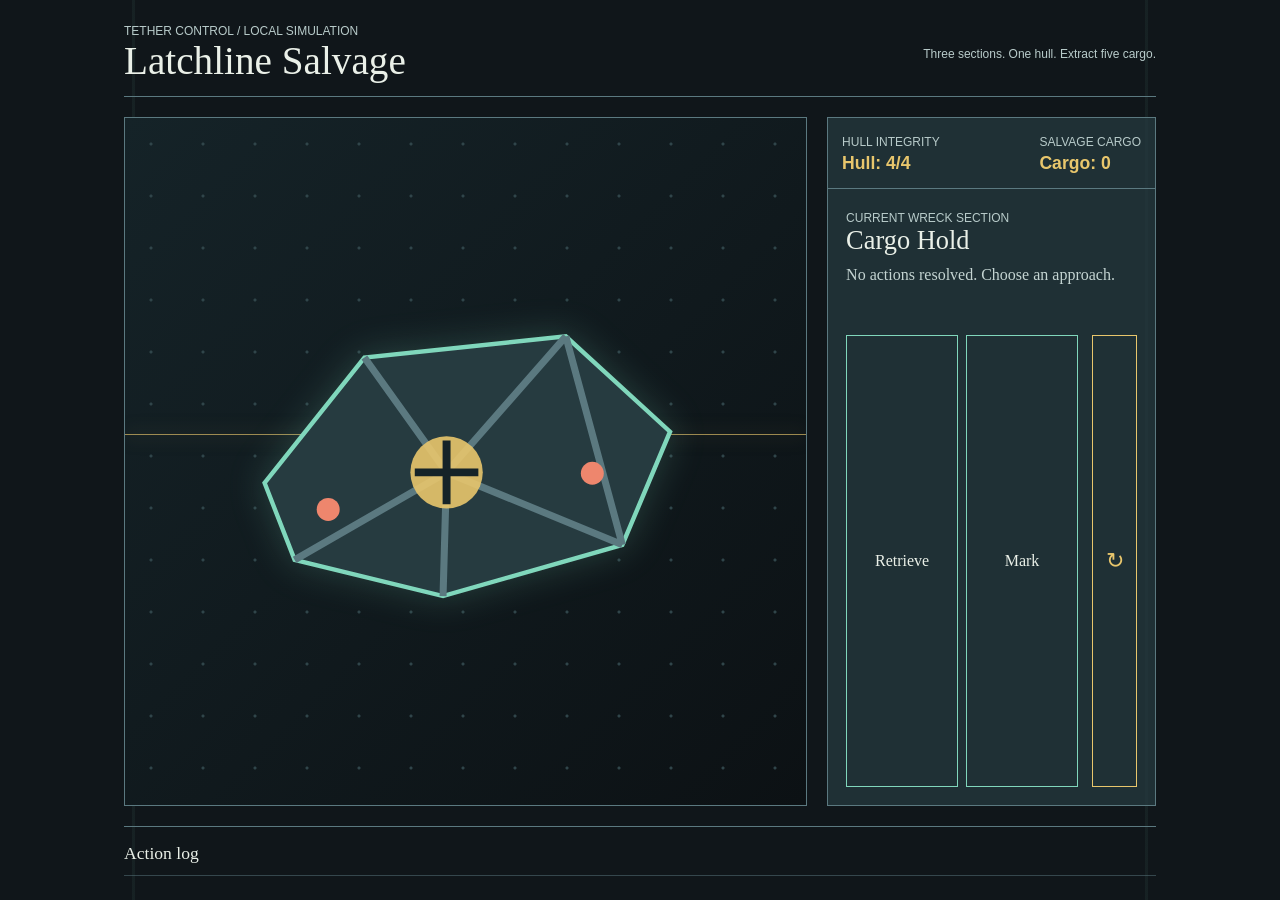
==== prototypes/salvage/index.html @ 7ef9dbdb "Add salvage prototype validation workflow" ====
<!doctype html>
<html lang="en">
<head>
  <meta charset="utf-8">
  <meta name="viewport" content="width=device-width, initial-scale=1">
  <title>Latchline Salvage</title>
  <style>
    :root { color-scheme: dark; --void: #10161a; --steel: #1c2d32; --panel: #263b40; --line: #5b7980; --signal: #e8c66c; --mint: #80d7bc; --danger: #ee866d; --ink: #eaf0e8; }
    * { box-sizing: border-box; }
    body { margin: 0; min-width: 320px; min-height: 100vh; background: var(--void); color: var(--ink); font-family: Georgia, "Times New Roman", serif; }
    button { font: inherit; }
    .bridge { width: min(1080px, 100%); min-height: 100vh; margin: 0 auto; padding: 24px; display: grid; grid-template-rows: auto 1fr auto; gap: 20px; background: linear-gradient(90deg, transparent 0 3%, rgba(128,215,188,.06) 3% 3.2%, transparent 3.2% 96.8%, rgba(128,215,188,.06) 96.8% 97%, transparent 97%); }
    .masthead, .meter-row, .actions, .log-title { display: flex; align-items: center; justify-content: space-between; gap: 14px; }
    .masthead { border-bottom: 1px solid var(--line); padding-bottom: 13px; }
    h1, h2, p { margin: 0; }
    h1 { font-size: clamp(1.55rem, 4vw, 2.45rem); font-weight: 400; letter-spacing: 0; }
    .subtitle, .eyeline, .meter-label { font-family: Arial, sans-serif; font-size: .75rem; letter-spacing: 0; color: #b8cbca; }
    .ship { display: grid; grid-template-columns: minmax(0, 1.35fr) minmax(260px, .65fr); gap: 20px; align-items: stretch; }
    .viewport { position: relative; min-height: 390px; overflow: hidden; border: 1px solid var(--line); background: radial-gradient(circle at 50% 50%, #30454a 0 1px, transparent 2px) 0 0/52px 52px, linear-gradient(135deg, #152328, #0c1114); }
    .wreck { position: absolute; width: min(74vw, 530px); aspect-ratio: 1.35; left: 50%; top: 50%; transform: translate(-50%, -50%); }
    .wreck svg { width: 100%; height: 100%; filter: drop-shadow(0 0 18px rgba(128,215,188,.22)); }
    .scan { position: absolute; left: 0; right: 0; top: 46%; border-top: 1px solid rgba(232,198,108,.65); box-shadow: 0 0 18px rgba(232,198,108,.5); animation: scan 3.6s ease-in-out infinite; }
    @keyframes scan { 50% { transform: translateY(56px); opacity: .3; } }
    .console { border: 1px solid var(--line); background: rgba(38,59,64,.72); display: grid; grid-template-rows: auto auto 1fr auto; }
    .meter-row { padding: 14px; border-bottom: 1px solid var(--line); }
    .meter { min-width: 0; }
    .meter strong { display: block; font-family: Arial, sans-serif; font-size: 1.1rem; color: var(--signal); margin-top: 3px; }
    .brief { padding: 22px 18px 12px; }
    h2 { font-size: 1.65rem; font-weight: 400; margin-bottom: 8px; }
    #latest-result { color: #c4d4d2; min-height: 2.8em; line-height: 1.4; }
    .actions { padding: 14px 18px 18px; align-items: stretch; }
    .action-set { display: grid; grid-template-columns: 1fr 1fr; gap: 8px; flex: 1; }
    .action { border: 1px solid var(--mint); background: transparent; color: var(--ink); padding: 12px 8px; cursor: pointer; min-height: 48px; }
    .action:hover, .action:focus-visible { background: var(--mint); color: #112225; outline: 2px solid var(--signal); outline-offset: 2px; }
    .action:disabled { border-color: #576a6d; color: #849596; cursor: not-allowed; }
    .action:disabled:hover, .action:disabled:focus-visible { background: transparent; color: #849596; outline: none; }
    .restart { width: 45px; border: 1px solid var(--signal); background: transparent; color: var(--signal); cursor: pointer; font-family: Arial, sans-serif; font-size: 1.35rem; }
    .restart:hover, .restart:focus-visible { background: var(--signal); color: #24221c; outline: 2px solid var(--mint); outline-offset: 2px; }
    .log { border-top: 1px solid var(--line); padding: 14px 0 0; }
    .log-title { padding: 0 0 10px; }
    .log h2 { font-size: 1.1rem; margin: 0; }
    #terminal { min-height: 24px; color: var(--signal); text-align: right; }
    #event-log { margin: 0; padding: 0; list-style: none; border-top: 1px solid rgba(91,121,128,.5); }
    #event-log li { display: grid; grid-template-columns: 56px 1fr auto; gap: 8px; padding: 10px 0; border-bottom: 1px solid rgba(91,121,128,.35); color: #c6d8d5; }
    .event-number { color: var(--signal); font-family: Arial, sans-serif; }
    .result-extracted { color: var(--mint) !important; }
    .result-lost { color: var(--danger) !important; }
    @media (max-width: 720px) { .bridge { padding: 15px; gap: 15px; } .masthead { align-items: start; flex-direction: column; } .ship { grid-template-columns: 1fr; } .viewport { min-height: 265px; } .actions { flex-direction: row; } }
    @media (prefers-reduced-motion: reduce) { .scan { animation: none; } }
  </style>
</head>
<body>
  <main class="bridge">
    <header class="masthead">
      <div><p class="eyeline">TETHER CONTROL / LOCAL SIMULATION</p><h1>Latchline Salvage</h1></div>
      <p class="subtitle">Three sections. One hull. Extract five cargo.</p>
    </header>
    <section class="ship" aria-label="Salvage operation">
      <div class="viewport" aria-hidden="true">
        <div class="scan"></div>
        <div class="wreck"><svg viewBox="0 0 600 440" role="img"><path d="M72 246 185 104 413 80 531 188 477 316 274 374 106 333Z" fill="#263b40" stroke="#80d7bc" stroke-width="5"/><path d="m185 104 93 130 135-154M106 333l172-99 199 82M278 234l-4 140M413 80l64 236" fill="none" stroke="#5b7980" stroke-width="8"/><circle cx="278" cy="234" r="41" fill="#e8c66c" opacity=".9"/><path d="M242 234h72M278 198v72" stroke="#152328" stroke-width="9"/><circle cx="144" cy="276" r="13" fill="#ee866d"/><circle cx="443" cy="235" r="13" fill="#ee866d"/></svg></div>
      </div>
      <section class="console" aria-live="polite">
        <div class="meter-row"><div class="meter"><span class="meter-label">HULL INTEGRITY</span><strong id="hull">Hull: 4/4</strong></div><div class="meter"><span class="meter-label">SALVAGE CARGO</span><strong id="cargo">Cargo: 0</strong></div></div>
        <div class="brief"><p class="eyeline">CURRENT WRECK SECTION</p><h2 id="section-name">Cargo Hold</h2><p id="latest-result">No actions resolved. Choose an approach.</p></div>
        <div class="actions"><div class="action-set" id="action-set"></div><button class="restart" type="button" aria-label="Restart run" title="Restart run">&#8635;</button></div>
      </section>
    </section>
    <section class="log" aria-label="Action log"><div class="log-title"><h2>Action log</h2><p id="terminal"></p></div><ol id="event-log"></ol></section>
  </main>
  <script src="salvage-rules.js"></script>
  <script>
    (function () {
      var sections = { 1: "Cargo Hold", 2: "Relay", 3: "Reactor" };
      var state = window.LatchlineRules.startRun();
      var actionSet = document.getElementById("action-set");
      var terminal = document.getElementById("terminal");
      var log = document.getElementById("event-log");

      function resultText(event) {
        if (!event) return "No actions resolved. Choose an approach.";
        if (event.outcome === "hull-breach") return "Hull breach: run lost.";
        if (event.outcome === "extracted") return "Extraction successful.";
        if (event.outcome === "cargo-target-missed") return "Cargo target missed: run lost.";
        if (event.action === "Stabilize") return event.hull === 4 ? "Relay stabilized. Hull is at its cap." : "Relay stabilized. Hull recovered.";
        return event.action + " resolved. Hull " + event.hull + ", cargo " + event.cargo + ".";
      }

      function render() {
        document.getElementById("hull").textContent = "Hull: " + state.hull + "/4";
        document.getElementById("cargo").textContent = "Cargo: " + state.cargo;
        document.getElementById("section-name").textContent = state.status === "active" ? sections[state.section] : "Run complete";
        var latest = state.events[state.events.length - 1];
        document.getElementById("latest-result").textContent = resultText(latest);
        terminal.textContent = state.status === "extracted" ? "Extraction successful" : state.status === "lost" ? (latest.outcome === "hull-breach" ? "Hull breach: run lost" : "Cargo target missed: run lost") : "";
        terminal.className = state.status === "extracted" ? "result-extracted" : state.status === "lost" ? "result-lost" : "";
        actionSet.replaceChildren();
        window.LatchlineRules.legalActions(state.section).forEach(function (action) {
          var button = document.createElement("button");
          button.type = "button"; button.className = "action"; button.textContent = action; button.disabled = state.status !== "active";
          button.addEventListener("click", function () { state = window.LatchlineRules.applyAction(state, action); render(); });
          actionSet.appendChild(button);
        });
        log.replaceChildren();
        state.events.forEach(function (event) {
          var item = document.createElement("li");
          item.innerHTML = "<span class=\"event-number\">" + event.order + "</span><span>" + sections[event.section] + ": " + event.action + "</span><span>H " + event.hull + " / C " + event.cargo + "</span>";
          log.appendChild(item);
        });
      }

      document.querySelector(".restart").addEventListener("click", function () { state = window.LatchlineRules.startRun(); render(); });
      window.LatchlineSalvage = { render: render, getState: function () { return JSON.parse(JSON.stringify(state)); } };
      render();
    }());
  </script>
</body>
</html>
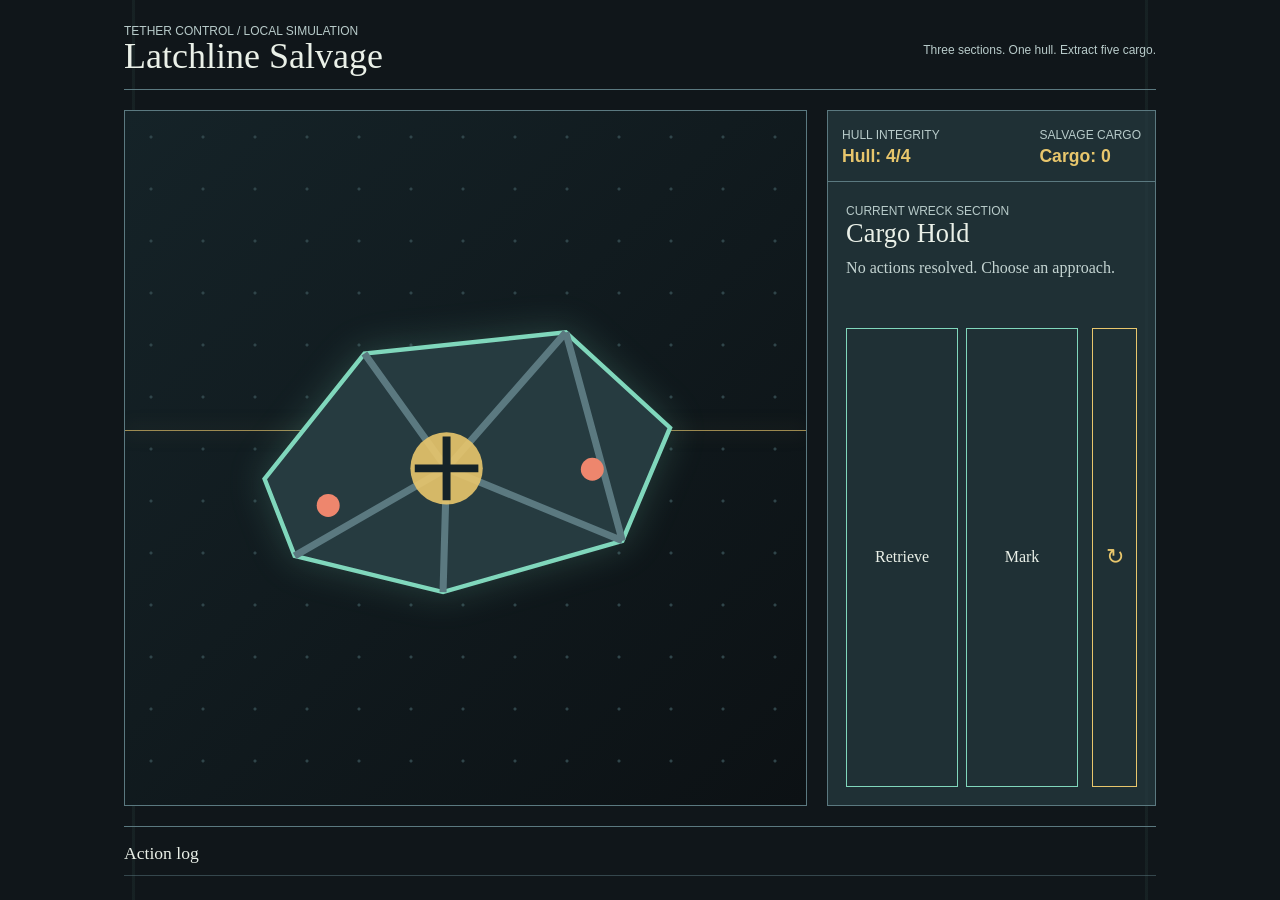
==== commit 5304c4d3: "Show salvage action deltas" ====
--- a/prototypes/salvage/index.html
+++ b/prototypes/salvage/index.html
@@ -13,7 +13,7 @@
     .masthead, .meter-row, .actions, .log-title { display: flex; align-items: center; justify-content: space-between; gap: 14px; }
     .masthead { border-bottom: 1px solid var(--line); padding-bottom: 13px; }
     h1, h2, p { margin: 0; }
-    h1 { font-size: clamp(1.55rem, 4vw, 2.45rem); font-weight: 400; letter-spacing: 0; }
+    h1 { font-size: 2.25rem; font-weight: 400; letter-spacing: 0; line-height: 1.05; overflow-wrap: anywhere; }
     .subtitle, .eyeline, .meter-label { font-family: Arial, sans-serif; font-size: .75rem; letter-spacing: 0; color: #b8cbca; }
     .ship { display: grid; grid-template-columns: minmax(0, 1.35fr) minmax(260px, .65fr); gap: 20px; align-items: stretch; }
     .viewport { position: relative; min-height: 390px; overflow: hidden; border: 1px solid var(--line); background: radial-gradient(circle at 50% 50%, #30454a 0 1px, transparent 2px) 0 0/52px 52px, linear-gradient(135deg, #152328, #0c1114); }
@@ -102,9 +102,12 @@
           actionSet.appendChild(button);
         });
         log.replaceChildren();
-        state.events.forEach(function (event) {
+        state.events.forEach(function (event, index) {
+          var previous = index === 0 ? { hull: 4, cargo: 0 } : state.events[index - 1];
+          var cargoDelta = event.cargo - previous.cargo;
+          var hullDelta = event.hull - previous.hull;
           var item = document.createElement("li");
-          item.innerHTML = "<span class=\"event-number\">" + event.order + "</span><span>" + sections[event.section] + ": " + event.action + "</span><span>H " + event.hull + " / C " + event.cargo + "</span>";
+          item.innerHTML = "<span class=\"event-number\">" + event.order + "</span><span>" + sections[event.section] + ": " + event.action + "</span><span>Cargo " + (cargoDelta >= 0 ? "+" : "") + cargoDelta + " / Hull " + (hullDelta >= 0 ? "+" : "") + hullDelta + "</span>";
           log.appendChild(item);
         });
       }
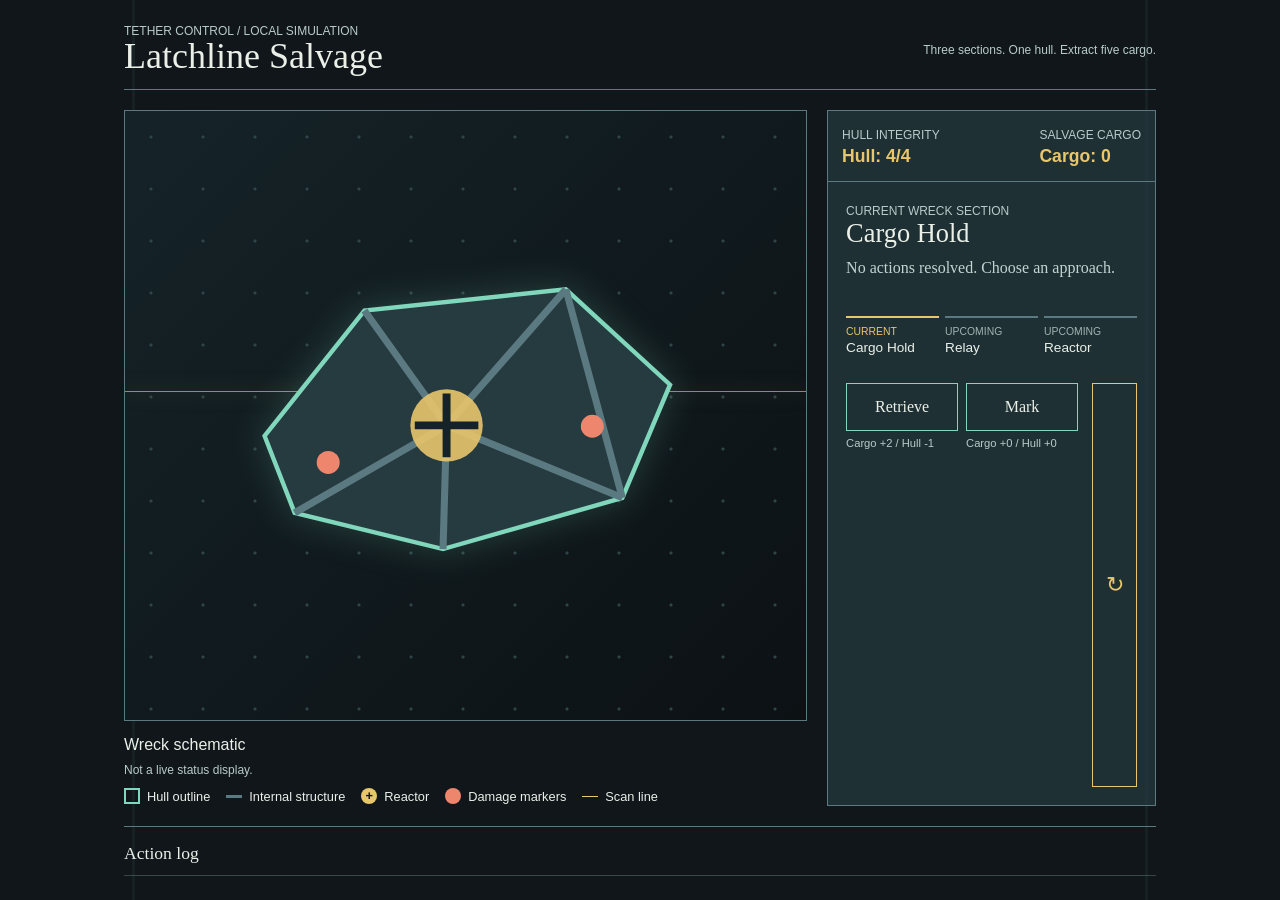
==== commit 383f4a96: "Add Unmarked Valley prototype and apply designer-agent harvest diffs - prototypes/valley: browser ex" ====
--- a/prototypes/salvage/index.html
+++ b/prototypes/salvage/index.html
@@ -16,6 +16,18 @@
     h1 { font-size: 2.25rem; font-weight: 400; letter-spacing: 0; line-height: 1.05; overflow-wrap: anywhere; }
     .subtitle, .eyeline, .meter-label { font-family: Arial, sans-serif; font-size: .75rem; letter-spacing: 0; color: #b8cbca; }
     .ship { display: grid; grid-template-columns: minmax(0, 1.35fr) minmax(260px, .65fr); gap: 20px; align-items: stretch; }
+    .schematic { margin: 0; min-width: 0; display: flex; flex-direction: column; }
+    .schematic .viewport { flex: 1; }
+    .schematic figcaption { padding-top: 12px; font-family: Arial, sans-serif; font-size: .8rem; line-height: 1.5; }
+    .schematic h2 { font-family: inherit; font-size: 1rem; margin-bottom: 4px; }
+    .legend { display: flex; flex-wrap: wrap; gap: 8px 16px; list-style: none; margin: 8px 0 0; padding: 0; }
+    .legend li { display: flex; align-items: center; gap: 7px; }
+    .key { display: inline-block; width: 16px; height: 16px; flex: 0 0 16px; }
+    .key-hull { border: 2px solid var(--mint); }
+    .key-structure { height: 0; border-top: 3px solid var(--line); }
+    .key-reactor { border-radius: 50%; background: var(--signal); color: var(--void); text-align: center; line-height: 16px; font-weight: bold; }
+    .key-damage { border-radius: 50%; background: var(--danger); }
+    .key-scan { height: 0; border-top: 1px solid var(--signal); }
     .viewport { position: relative; min-height: 390px; overflow: hidden; border: 1px solid var(--line); background: radial-gradient(circle at 50% 50%, #30454a 0 1px, transparent 2px) 0 0/52px 52px, linear-gradient(135deg, #152328, #0c1114); }
     .wreck { position: absolute; width: min(74vw, 530px); aspect-ratio: 1.35; left: 50%; top: 50%; transform: translate(-50%, -50%); }
     .wreck svg { width: 100%; height: 100%; filter: drop-shadow(0 0 18px rgba(128,215,188,.22)); }
@@ -28,24 +40,34 @@
     .brief { padding: 22px 18px 12px; }
     h2 { font-size: 1.65rem; font-weight: 400; margin-bottom: 8px; }
     #latest-result { color: #c4d4d2; min-height: 2.8em; line-height: 1.4; }
+    .route { display: grid; grid-template-columns: repeat(3, minmax(0, 1fr)); gap: 6px; margin: 14px 0 0; padding: 0; list-style: none; font-family: Arial, sans-serif; }
+    .route-item { min-width: 0; border-top: 2px solid var(--line); padding-top: 7px; color: #9fb4b3; font-size: .75rem; line-height: 1.35; overflow-wrap: anywhere; }
+    .route-item strong { display: block; color: var(--ink); font-size: .85rem; font-weight: 400; }
+    .route-item-current { border-color: var(--signal); }
+    .route-item-current .route-status { color: var(--signal); }
+    .route-item-completed { border-color: var(--mint); }
+    .route-item-completed .route-status { color: var(--mint); }
+    .route-status { display: block; font-size: .65rem; color: #9fb4b3; }
     .actions { padding: 14px 18px 18px; align-items: stretch; }
     .action-set { display: grid; grid-template-columns: 1fr 1fr; gap: 8px; flex: 1; }
+    .action-option { min-width: 0; display: grid; grid-template-rows: auto 1fr; gap: 5px; }
     .action { border: 1px solid var(--mint); background: transparent; color: var(--ink); padding: 12px 8px; cursor: pointer; min-height: 48px; }
     .action:hover, .action:focus-visible { background: var(--mint); color: #112225; outline: 2px solid var(--signal); outline-offset: 2px; }
     .action:disabled { border-color: #576a6d; color: #849596; cursor: not-allowed; }
     .action:disabled:hover, .action:disabled:focus-visible { background: transparent; color: #849596; outline: none; }
+    .action-preview { min-height: 2.4em; color: #b8cbca; font-family: Arial, sans-serif; font-size: .7rem; line-height: 1.35; }
     .restart { width: 45px; border: 1px solid var(--signal); background: transparent; color: var(--signal); cursor: pointer; font-family: Arial, sans-serif; font-size: 1.35rem; }
     .restart:hover, .restart:focus-visible { background: var(--signal); color: #24221c; outline: 2px solid var(--mint); outline-offset: 2px; }
     .log { border-top: 1px solid var(--line); padding: 14px 0 0; }
     .log-title { padding: 0 0 10px; }
     .log h2 { font-size: 1.1rem; margin: 0; }
-    #terminal { min-height: 24px; color: var(--signal); text-align: right; }
+    #terminal { min-width: 0; max-width: 70%; min-height: 24px; color: var(--signal); text-align: right; overflow-wrap: anywhere; }
     #event-log { margin: 0; padding: 0; list-style: none; border-top: 1px solid rgba(91,121,128,.5); }
     #event-log li { display: grid; grid-template-columns: 56px 1fr auto; gap: 8px; padding: 10px 0; border-bottom: 1px solid rgba(91,121,128,.35); color: #c6d8d5; }
     .event-number { color: var(--signal); font-family: Arial, sans-serif; }
     .result-extracted { color: var(--mint) !important; }
     .result-lost { color: var(--danger) !important; }
-    @media (max-width: 720px) { .bridge { padding: 15px; gap: 15px; } .masthead { align-items: start; flex-direction: column; } .ship { grid-template-columns: 1fr; } .viewport { min-height: 265px; } .actions { flex-direction: row; } }
+    @media (max-width: 720px) { .bridge { padding: 15px; gap: 15px; } .masthead { align-items: start; flex-direction: column; } .ship { grid-template-columns: 1fr; } .viewport { min-height: 265px; } .actions { flex-direction: row; } .log-title { align-items: start; flex-wrap: wrap; } #terminal { flex-basis: 100%; max-width: none; text-align: left; } }
     @media (prefers-reduced-motion: reduce) { .scan { animation: none; } }
   </style>
 </head>
@@ -56,13 +78,26 @@
       <p class="subtitle">Three sections. One hull. Extract five cargo.</p>
     </header>
     <section class="ship" aria-label="Salvage operation">
+      <figure class="schematic" aria-labelledby="schematic-title">
       <div class="viewport" aria-hidden="true">
         <div class="scan"></div>
         <div class="wreck"><svg viewBox="0 0 600 440" role="img"><path d="M72 246 185 104 413 80 531 188 477 316 274 374 106 333Z" fill="#263b40" stroke="#80d7bc" stroke-width="5"/><path d="m185 104 93 130 135-154M106 333l172-99 199 82M278 234l-4 140M413 80l64 236" fill="none" stroke="#5b7980" stroke-width="8"/><circle cx="278" cy="234" r="41" fill="#e8c66c" opacity=".9"/><path d="M242 234h72M278 198v72" stroke="#152328" stroke-width="9"/><circle cx="144" cy="276" r="13" fill="#ee866d"/><circle cx="443" cy="235" r="13" fill="#ee866d"/></svg></div>
       </div>
+      <figcaption>
+        <h2 id="schematic-title">Wreck schematic</h2>
+        <p class="subtitle">Not a live status display.</p>
+        <ul class="legend">
+          <li><span class="key key-hull" aria-hidden="true"></span>Hull outline</li>
+          <li><span class="key key-structure" aria-hidden="true"></span>Internal structure</li>
+          <li><span class="key key-reactor" aria-hidden="true">+</span><span>Reactor</span></li>
+          <li><span class="key key-damage" aria-hidden="true"></span>Damage markers</li>
+          <li><span class="key key-scan" aria-hidden="true"></span>Scan line</li>
+        </ul>
+      </figcaption>
+      </figure>
       <section class="console" aria-live="polite">
         <div class="meter-row"><div class="meter"><span class="meter-label">HULL INTEGRITY</span><strong id="hull">Hull: 4/4</strong></div><div class="meter"><span class="meter-label">SALVAGE CARGO</span><strong id="cargo">Cargo: 0</strong></div></div>
-        <div class="brief"><p class="eyeline">CURRENT WRECK SECTION</p><h2 id="section-name">Cargo Hold</h2><p id="latest-result">No actions resolved. Choose an approach.</p></div>
+        <div class="brief"><p class="eyeline">CURRENT WRECK SECTION</p><h2 id="section-name">Cargo Hold</h2><p id="latest-result">No actions resolved. Choose an approach.</p><ol class="route" id="route" aria-label="Section route"></ol></div>
         <div class="actions"><div class="action-set" id="action-set"></div><button class="restart" type="button" aria-label="Restart run" title="Restart run">&#8635;</button></div>
       </section>
     </section>
@@ -86,20 +121,56 @@
         return event.action + " resolved. Hull " + event.hull + ", cargo " + event.cargo + ".";
       }
 
+      function terminalText(event) {
+        if (!event) return "";
+        var totals = "Final cargo " + event.cargo + "/5 target, hull " + event.hull + "/4.";
+        if (event.outcome === "extracted") return "Extraction successful. " + totals + " Cargo reached 5 and hull survived.";
+        if (event.outcome === "hull-breach") return "Hull breach: run lost. " + totals + " Hull breach takes priority even when cargo meets or exceeds target.";
+        if (event.outcome === "cargo-target-missed") return "Cargo target missed: run lost. " + totals + " Hull survived, but cargo did not reach 5.";
+        return "";
+      }
+
+      function previewText(action) {
+        var preview = window.LatchlineRules.applyAction(state, action);
+        var cargoDelta = preview.cargo - state.cargo;
+        var hullDelta = preview.hull - state.hull;
+        return "Cargo " + (cargoDelta >= 0 ? "+" : "") + cargoDelta + " / Hull " + (hullDelta >= 0 ? "+" : "") + hullDelta;
+      }
+
+      function renderRoute() {
+        var route = document.getElementById("route");
+        route.replaceChildren();
+        Object.keys(sections).forEach(function (key) {
+          var section = Number(key);
+          var status = state.status === "active" && section === state.section ? "current" : section <= state.section ? "completed" : "upcoming";
+          var item = document.createElement("li");
+          item.className = "route-item route-item-" + status;
+          if (status === "current") item.setAttribute("aria-current", "step");
+          item.innerHTML = "<span class=\"route-status\">" + status.toUpperCase() + "</span><strong>" + sections[section] + "</strong>";
+          route.appendChild(item);
+        });
+      }
+
       function render() {
         document.getElementById("hull").textContent = "Hull: " + state.hull + "/4";
         document.getElementById("cargo").textContent = "Cargo: " + state.cargo;
         document.getElementById("section-name").textContent = state.status === "active" ? sections[state.section] : "Run complete";
         var latest = state.events[state.events.length - 1];
         document.getElementById("latest-result").textContent = resultText(latest);
-        terminal.textContent = state.status === "extracted" ? "Extraction successful" : state.status === "lost" ? (latest.outcome === "hull-breach" ? "Hull breach: run lost" : "Cargo target missed: run lost") : "";
+        terminal.textContent = state.status === "active" ? "" : terminalText(latest);
         terminal.className = state.status === "extracted" ? "result-extracted" : state.status === "lost" ? "result-lost" : "";
+        renderRoute();
         actionSet.replaceChildren();
         window.LatchlineRules.legalActions(state.section).forEach(function (action) {
+          var option = document.createElement("div");
+          var previewId = "preview-" + action.toLowerCase();
           var button = document.createElement("button");
-          button.type = "button"; button.className = "action"; button.textContent = action; button.disabled = state.status !== "active";
+          button.type = "button"; button.className = "action"; button.textContent = action; button.disabled = state.status !== "active"; button.setAttribute("aria-describedby", previewId);
           button.addEventListener("click", function () { state = window.LatchlineRules.applyAction(state, action); render(); });
-          actionSet.appendChild(button);
+          var preview = document.createElement("p");
+          preview.id = previewId; preview.className = "action-preview"; preview.textContent = state.status === "active" ? previewText(action) : "Run complete.";
+          option.className = "action-option"; option.append(button, preview);
+          actionSet.appendChild(option);
         });
         log.replaceChildren();
         state.events.forEach(function (event, index) {
